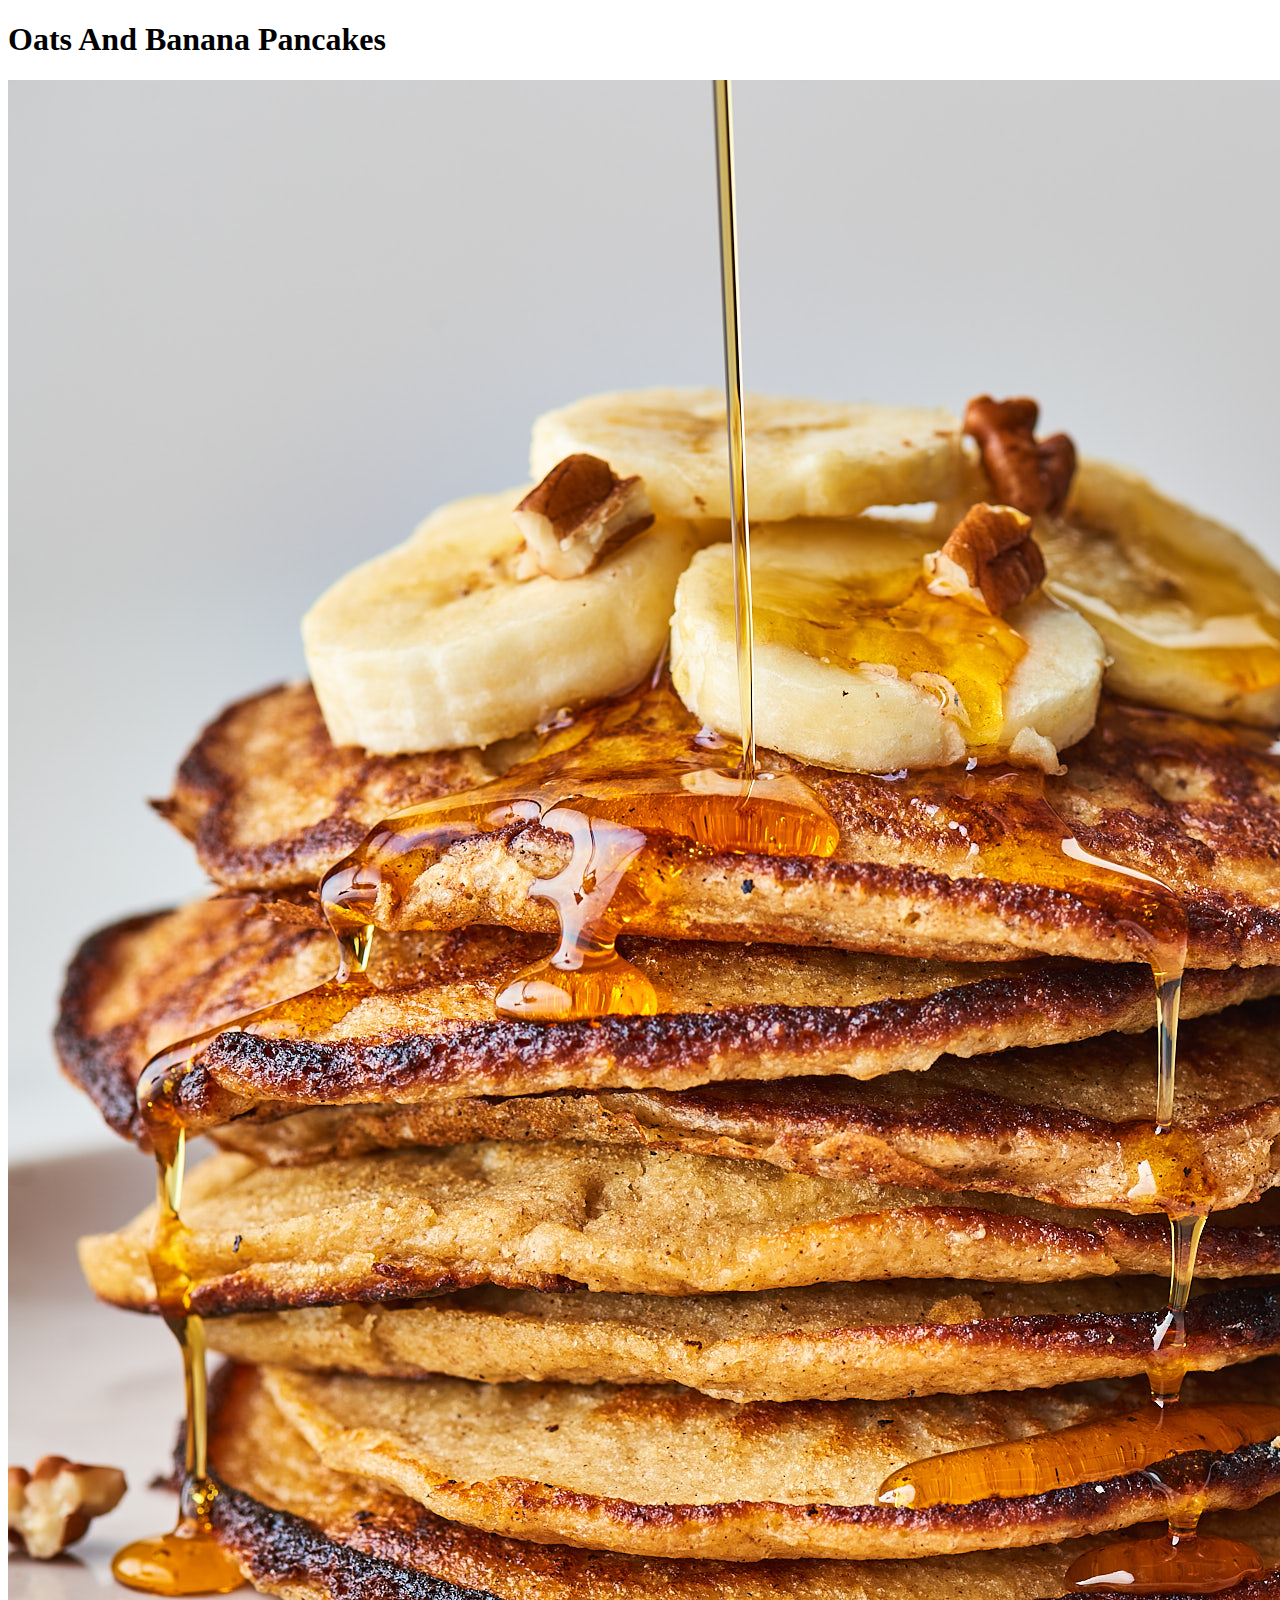
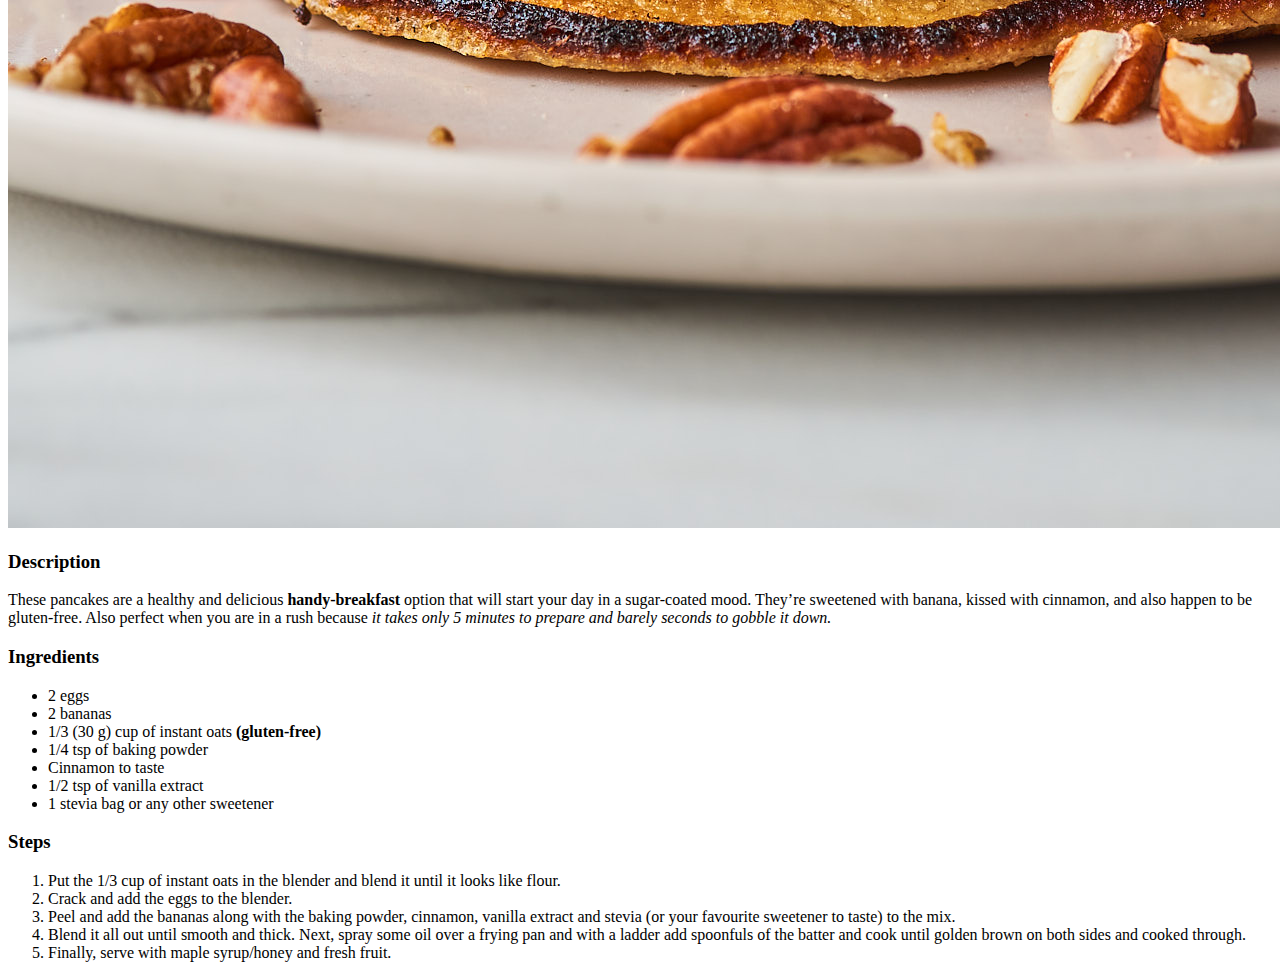
==== recipes/oatsandbananapancakes.html @ c6f4a389 "Add and Update all files" ====
<!DOCTYPE html>
<html lang="en">
    <head>
        <title>The Odin Recipes</title>
        <meta charset="utf-8">
    </head>

    <body>
        <h1>Oats And Banana Pancakes</h1>
          <img src="../images/oatsandbananapancakes.jpg" alt="Oats and Banana Pancakes spread with honey and some sliced banana">
          <h3>Description</h3>
            <p>These pancakes are a healthy and delicious <strong>handy-breakfast</strong> option that will start your day in a sugar-coated mood. They’re sweetened with banana, kissed with cinnamon, and also happen to be gluten-free. Also perfect when you are in a rush because <em>it takes only 5 minutes to prepare and barely seconds to gobble it down.</em></p>
          <h3>Ingredients</h3>
            <ul>
                <li>2 eggs</li>
                <li>2 bananas</li>
                <li>1/3 (30 g) cup of instant oats <strong>(gluten-free)</strong></li>
                <li>1/4 tsp of baking powder</li>
                <li>Cinnamon to taste</li>
                <li>1/2 tsp of vanilla extract </li>
                <li>1 stevia bag or any other sweetener</li>
            </ul>
          <h3>Steps</h3>
            <ol>
              <li>Put the 1/3 cup of instant oats in the blender and blend it until it looks like flour.</li>
              <li>Crack and add the eggs to the blender.</li>
              <li>Peel and add the bananas along with the baking powder, cinnamon, vanilla extract and stevia (or your favourite sweetener to taste) to the mix.</li>
              <li>Blend it all out until smooth and thick. Next, spray some oil over a frying pan and with a ladder add spoonfuls of the batter and cook until golden brown on both sides and cooked through.</li>
              <li>Finally, serve with maple syrup/honey and fresh fruit.</li>    
            </ol>    
    </body>
    </html>
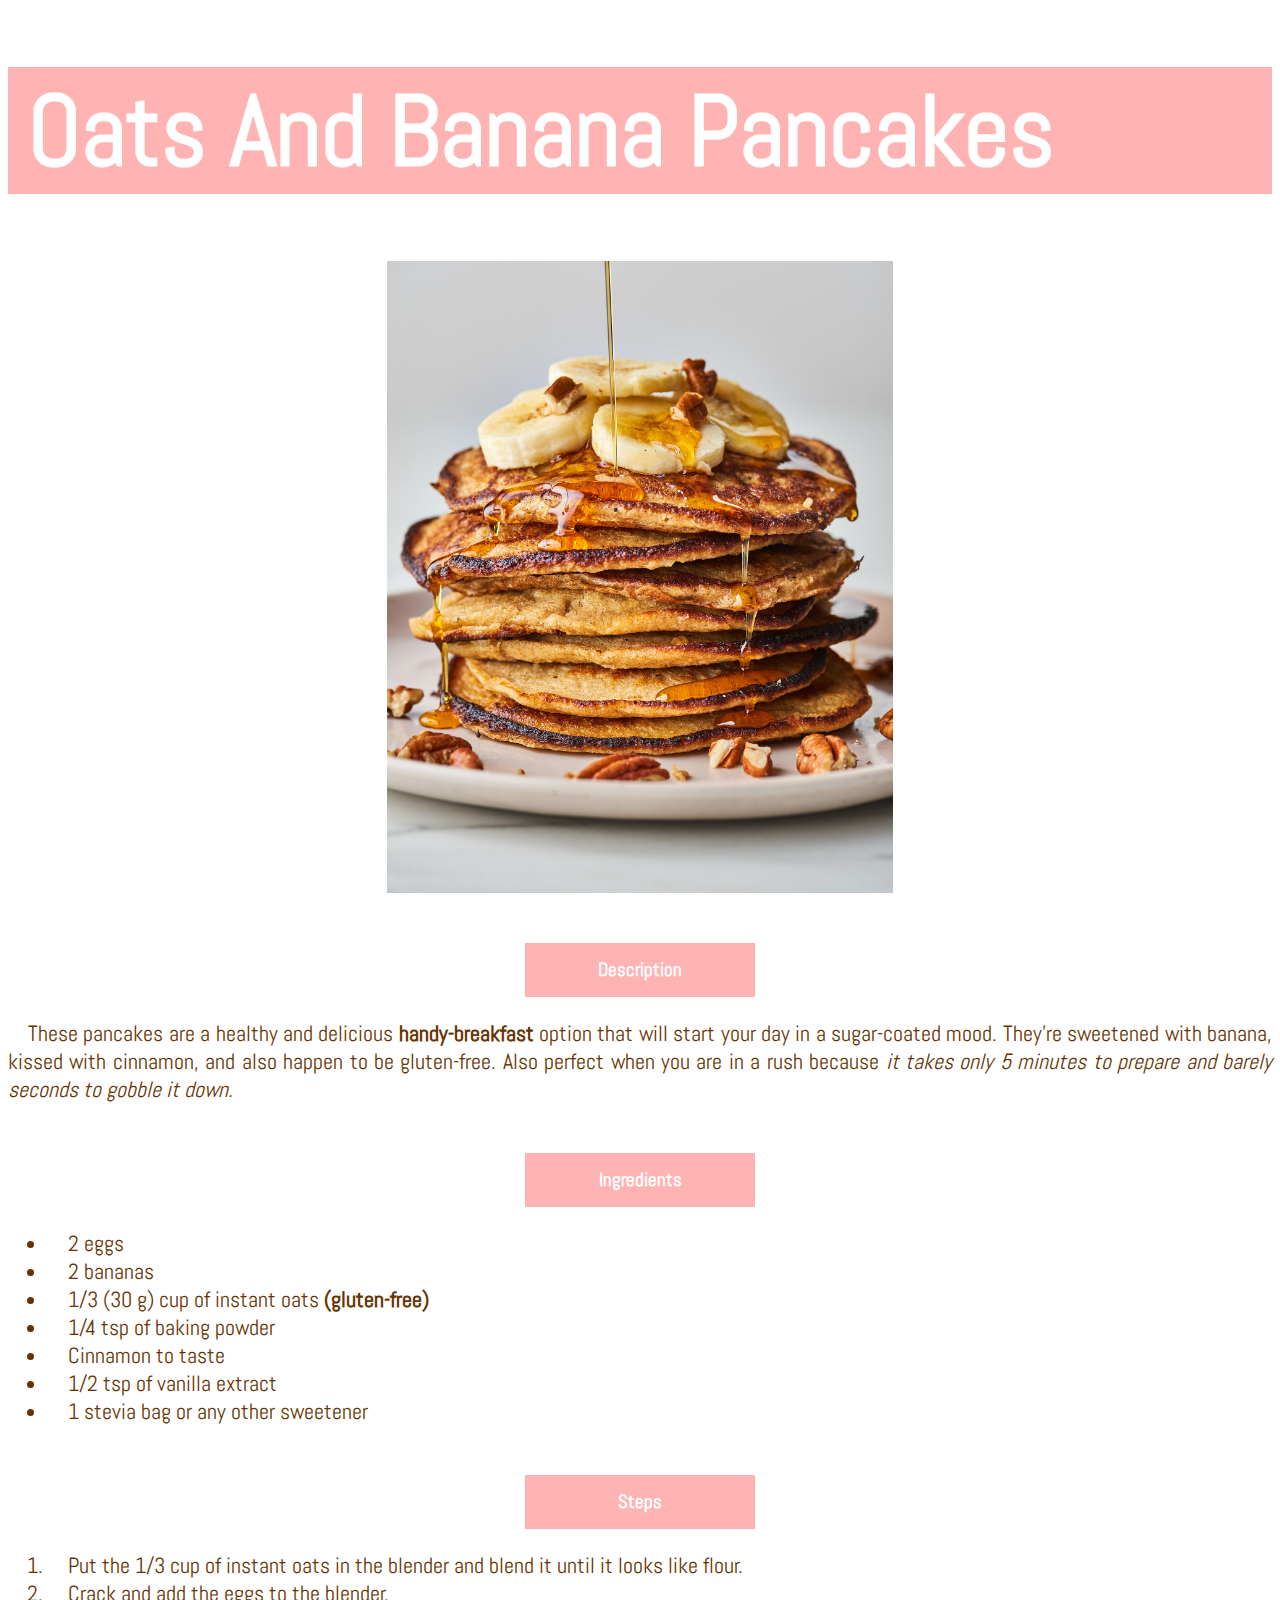
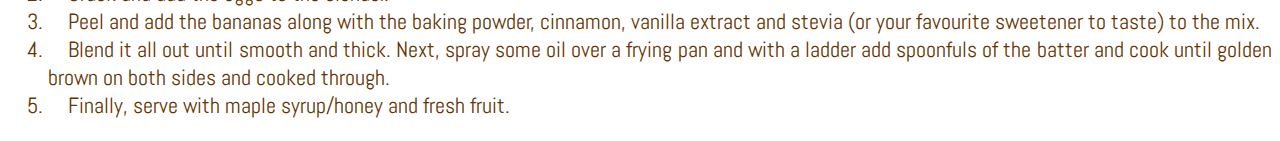
==== commit ac7e3e9b: "Add changes to files" ====
--- a/recipes/oatsandbananapancakes.html
+++ b/recipes/oatsandbananapancakes.html
@@ -3,15 +3,22 @@
     <head>
         <title>The Odin Recipes</title>
         <meta charset="utf-8">
+        <link rel="stylesheet" href="../recipes/oatsandbananapancakes.css"/>
+        <link href='https://fonts.googleapis.com/css?family=Abel' rel='stylesheet'>
+        <style>
+          body {
+            font-family: 'Abel', monospace;
+          }
+        </style>
     </head>
 
     <body>
-        <h1>Oats And Banana Pancakes</h1>
+        <h1 class="title">Oats And Banana Pancakes</h1>
           <img src="../images/oatsandbananapancakes.jpg" alt="Oats and Banana Pancakes spread with honey and some sliced banana">
-          <h3>Description</h3>
-            <p>These pancakes are a healthy and delicious <strong>handy-breakfast</strong> option that will start your day in a sugar-coated mood. They’re sweetened with banana, kissed with cinnamon, and also happen to be gluten-free. Also perfect when you are in a rush because <em>it takes only 5 minutes to prepare and barely seconds to gobble it down.</em></p>
-          <h3>Ingredients</h3>
-            <ul>
+          <h3 class="subtitle">Description</h3>
+            <p class="content">These pancakes are a healthy and delicious <strong>handy-breakfast</strong> option that will start your day in a sugar-coated mood. They’re sweetened with banana, kissed with cinnamon, and also happen to be gluten-free. Also perfect when you are in a rush because <em>it takes only 5 minutes to prepare and barely seconds to gobble it down.</em></p>
+          <h3 class="subtitle">Ingredients</h3>
+            <ul class="content">
                 <li>2 eggs</li>
                 <li>2 bananas</li>
                 <li>1/3 (30 g) cup of instant oats <strong>(gluten-free)</strong></li>
@@ -20,8 +27,8 @@
                 <li>1/2 tsp of vanilla extract </li>
                 <li>1 stevia bag or any other sweetener</li>
             </ul>
-          <h3>Steps</h3>
-            <ol>
+          <h3 class="subtitle">Steps</h3>
+            <ol class="content">
               <li>Put the 1/3 cup of instant oats in the blender and blend it until it looks like flour.</li>
               <li>Crack and add the eggs to the blender.</li>
               <li>Peel and add the bananas along with the baking powder, cinnamon, vanilla extract and stevia (or your favourite sweetener to taste) to the mix.</li>
--- a/recipes/oatsandbananapancakes.css
+++ b/recipes/oatsandbananapancakes.css
@@ -0,0 +1,34 @@
+.title {
+    color: white;
+    background-color: hsl(0, 100%, 85%);
+    font-size: 100px;
+    font-weight: bold;
+    text-align: left;
+    text-indent: 20px;
+
+}
+
+img {
+    display: block;
+    height: auto;
+    margin-left: auto;
+    margin-right: auto;
+    width: 40%;
+}
+
+.content {
+    color: #663300;
+    font-size: 22px;
+    text-align: justify;
+    text-indent: 20px;
+}
+
+.subtitle {
+    background-color: hsl(0, 100%, 85%);
+    margin: auto;
+    margin-top: 50px;
+    width: 200px;
+    padding: 15px;
+    text-align: center;
+    color: white;
+}